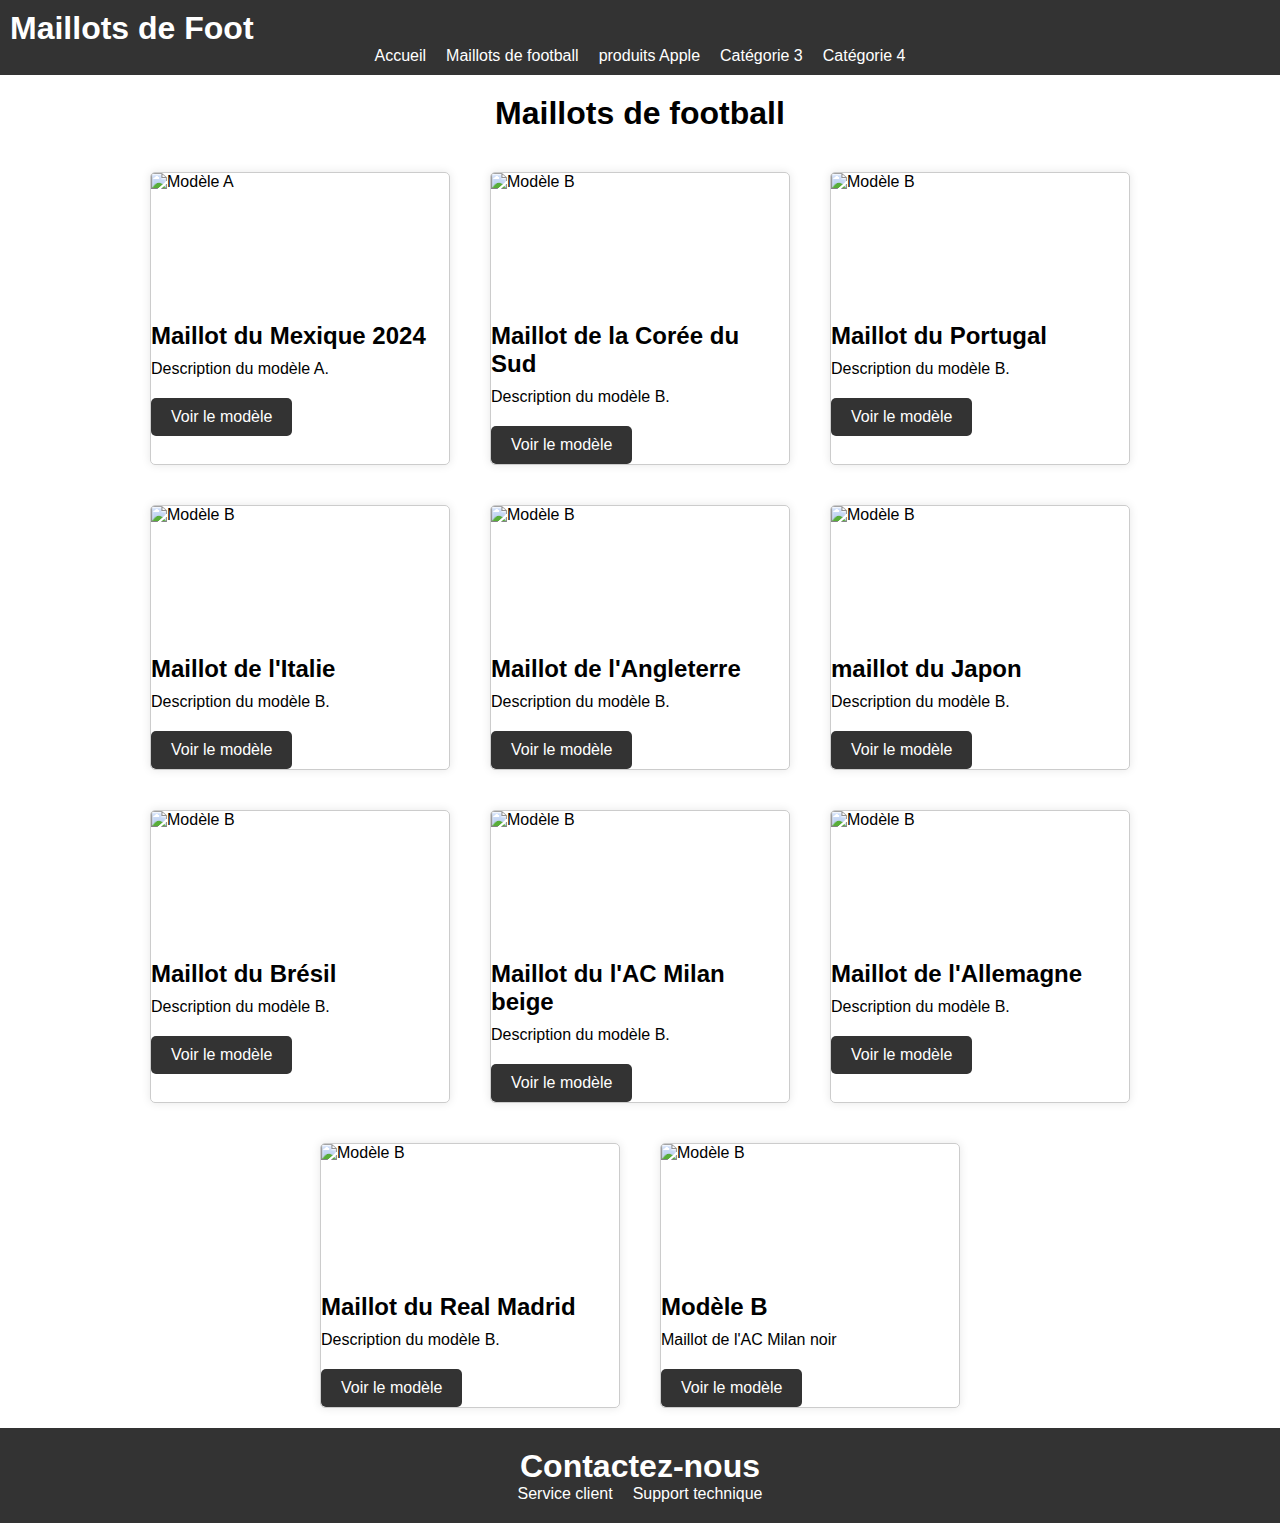
==== category1.html @ 33331dd2 "Add files via upload" ====
<!DOCTYPE html>
<html lang="fr">
<head>
    <meta charset="UTF-8">
    <meta name="viewport" content="width=device-width, initial-scale=1.0">
    <title>Catégorie 1 - Maillots de Foot</title>
    <link rel="stylesheet" href="styles.css">
</head>
<body>
    <nav>
        <h1>Maillots de Foot</h1>
        <div class="onglets">
            <a href="index.html">Accueil</a>
            <a href="category1.html">Maillots de football</a>
            <a href="category2.html">produits Apple</a>
            <a href="category3.html">Catégorie 3</a>
            <a href="category4.html">Catégorie 4</a>
        </div>
    </nav>
    <header>
        <h1>Maillots de football</h1>
    </header>
    <main class="main">
        <div class="content">
            <div class="card">
                <img src="E:\NSI\TRavo de foU\categories\photos\mexico.jpg" alt="Modèle A" height="150" width="300">
                <div class="card-details">
                    <h2>Maillot du Mexique 2024</h2>
                    <p>Description du modèle A.</p>
                    <a href="modelA.html">Voir le modèle</a>
                </div>
            </div>
            <div class="card">
                <img src="E:\NSI\TRavo de foU\categories\photos\korea.jpg" alt="Modèle B" height="150" width="300">
                <div class="card-details">
                    <h2>Maillot de la Corée du Sud</h2>
                    <p>Description du modèle B.</p>
                    <a href="modelB.html">Voir le modèle</a>
                </div>
            </div>
            <div class="card">
                <img src="E:\NSI\TRavo de foU\categories\photos\portugal.jpg" alt="Modèle B" height="150" width="300">
                <div class="card-details">
                    <h2>Maillot du Portugal</h2>
                    <p>Description du modèle B.</p>
                    <a href="modelB.html">Voir le modèle</a>
                </div>
            </div>
            <div class="card">
                <img src="E:\NSI\TRavo de foU\categories\photos\versace.jpg" alt="Modèle B" height="150" width="300">
                <div class="card-details">
                    <h2>Maillot de l'Italie</h2>
                    <p>Description du modèle B.</p>
                    <a href="modelB.html">Voir le modèle</a>
                </div>
            </div>
            <div class="card">
                <img src="E:\NSI\TRavo de foU\categories\photos\anglais.jpg" alt="Modèle B" height="150" width="300">
                <div class="card-details">
                    <h2>Maillot de l'Angleterre</h2>
                    <p>Description du modèle B.</p>
                    <a href="modelB.html">Voir le modèle</a>
                </div>
            </div>
            <div class="card">
                <img src="E:\NSI\TRavo de foU\categories\photos\japan.jpg" alt="Modèle B" height="150" width="300">
                <div class="card-details">
                    <h2>maillot du Japon</h2>
                    <p>Description du modèle B.</p>
                    <a href="modelB.html">Voir le modèle</a>
                </div>
            </div>
            <div class="card">
                <img src="E:\NSI\TRavo de foU\categories\photos\brasil.jpg" alt="Modèle B" height="150" width="300">
                <div class="card-details">
                    <h2>Maillot du Brésil</h2>
                    <p>Description du modèle B.</p>
                    <a href="modelB.html">Voir le modèle</a>
                </div>
            </div>
            <div class="card">
                <img src="E:\NSI\TRavo de foU\categories\photos\milan2.jpg" alt="Modèle B" height="150" width="300">
                <div class="card-details">
                    <h2>Maillot du l'AC Milan beige</h2>
                    <p>Description du modèle B.</p>
                    <a href="modelB.html">Voir le modèle</a>
                </div>
            </div>
            <div class="card">
                <img src="E:\NSI\TRavo de foU\categories\photos\germany.jpg" alt="Modèle B" height="150" width="300">
                <div class="card-details">
                    <h2>Maillot de l'Allemagne</h2>
                    <p>Description du modèle B.</p>
                    <a href="modelB.html">Voir le modèle</a>
                </div>
            </div>
            <div class="card">
                <img src="E:\NSI\TRavo de foU\categories\photos\real.jpg" alt="Modèle B" height="150" width="300">
                <div class="card-details">
                    <h2>Maillot du Real Madrid</h2>
                    <p>Description du modèle B.</p>
                    <a href="modelB.html">Voir le modèle</a>
                </div>
            </div>
            <div class="card">
                <img src="E:\NSI\TRavo de foU\categories\photos\milan.jpg" alt="Modèle B" height="150" width="300">
                <div class="card-details">
                    <h2>Modèle B</h2>
                    <p>Maillot de l'AC Milan noir</p>
                    <a href="modelB.html">Voir le modèle</a>
                </div>
            </div>
            <!-- Ajoutez plus de modèles ici -->
        </div>
    </main>
    <footer>
        <h1>Contactez-nous</h1>
        <div class="services">
            <div class="service">
                <p>Service client</p>
            </div>
            <div class="service">
                <p>Support technique</p>
            </div>
        </div>
    </footer>
</body>
</html>
---- styles.css ----
/* Reset des marges et des paddings */
* {
    margin: 0;
    padding: 0;
    box-sizing: border-box;
}

body {
    font-family: Arial, sans-serif;
}

nav {
    background-color: #333;
    color: white;
    padding: 10px;
}

nav h1 {
    margin: 0;
}

.onglets {
    display: flex;
    justify-content: center;
    list-style: none;
}

.onglets a {
    color: white;
    text-decoration: none;
    margin: 0 10px;
}

header {
    text-align: center;
    padding: 20px 0;
}

.main {
    display: flex;
    justify-content: center;
}

.content {
    display: flex;
    flex-wrap: wrap;
    justify-content: center;
}

.card {
    margin: 20px;
    border: 1px solid #ccc;
    border-radius: 5px;
    overflow: hidden;
    box-shadow: 0 0 10px rgba(0, 0, 0, 0.1);
    width: 300px; /* Largeur de la carte */
}

.card img {
    width: 100%; /* Redimensionne l'image pour remplir la largeur de la carte */
    height: auto; /* Hauteur ajustée automatiquement */
    display: block;
}

.

.card-details {
    padding: 20px;
}

.card-details h2 {
    margin-bottom: 10px;
}

.card-details p {
    margin-bottom: 20px;
}

.card-details a {
    display: inline-block;
    background-color: #333;
    color: white;
    padding: 10px 20px;
    text-decoration: none;
    border-radius: 5px;
    transition: background-color 0.3s;
}

.card-details a:hover {
    background-color: #555;
}

footer {
    background-color: #333;
    color: white;
    padding: 20px;
    text-align: center;
}

.services {
    display: flex;
    justify-content: center;
}

.service {
    margin: 0 10px;
}

.service p {
    margin: 0;
}
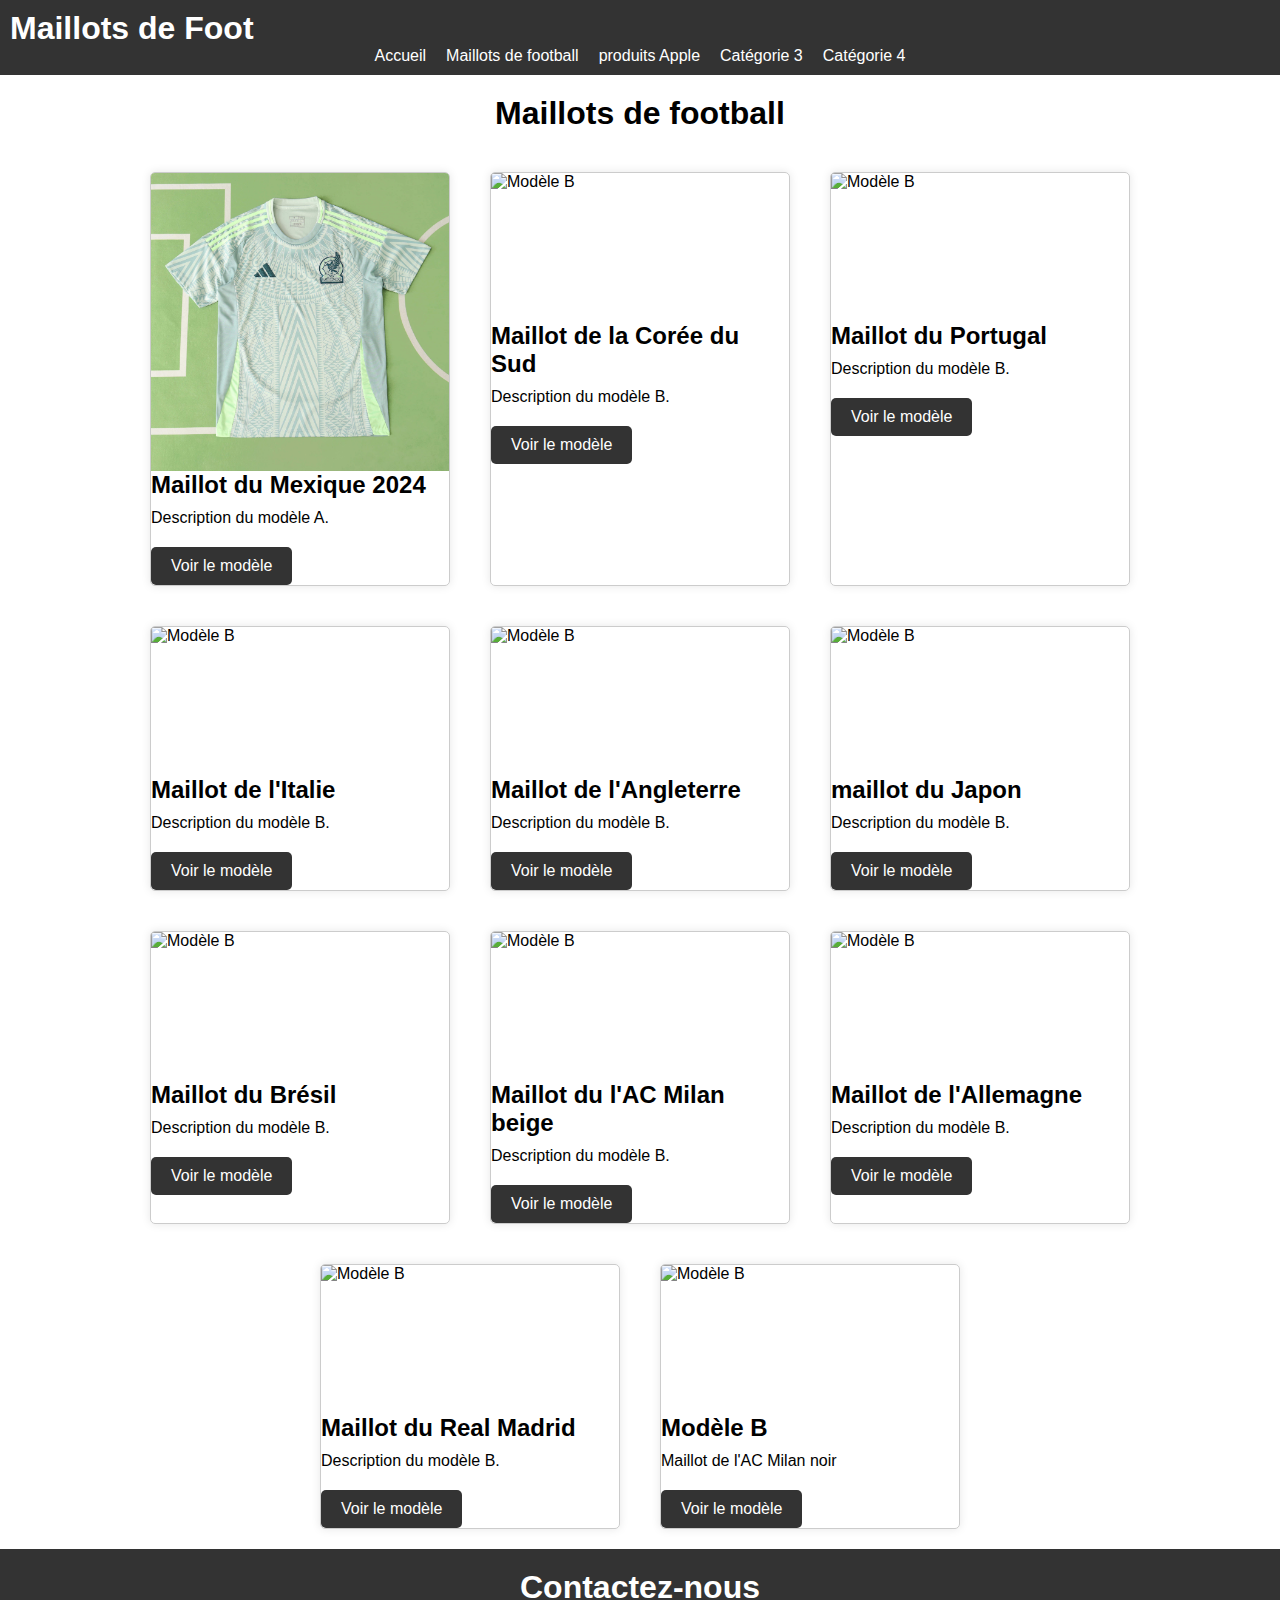
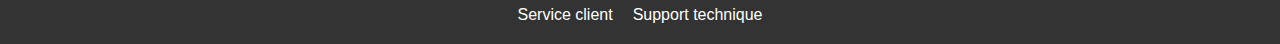
==== commit 4b060094: "category1.html" ====
--- a/category1.html
+++ b/category1.html
@@ -23,7 +23,7 @@
     <main class="main">
         <div class="content">
             <div class="card">
-                <img src="E:\NSI\TRavo de foU\categories\photos\mexico.jpg" alt="Modèle A" height="150" width="300">
+                <img src="photos\mexico.jpg" alt="Modèle A" height="150" width="300">
                 <div class="card-details">
                     <h2>Maillot du Mexique 2024</h2>
                     <p>Description du modèle A.</p>
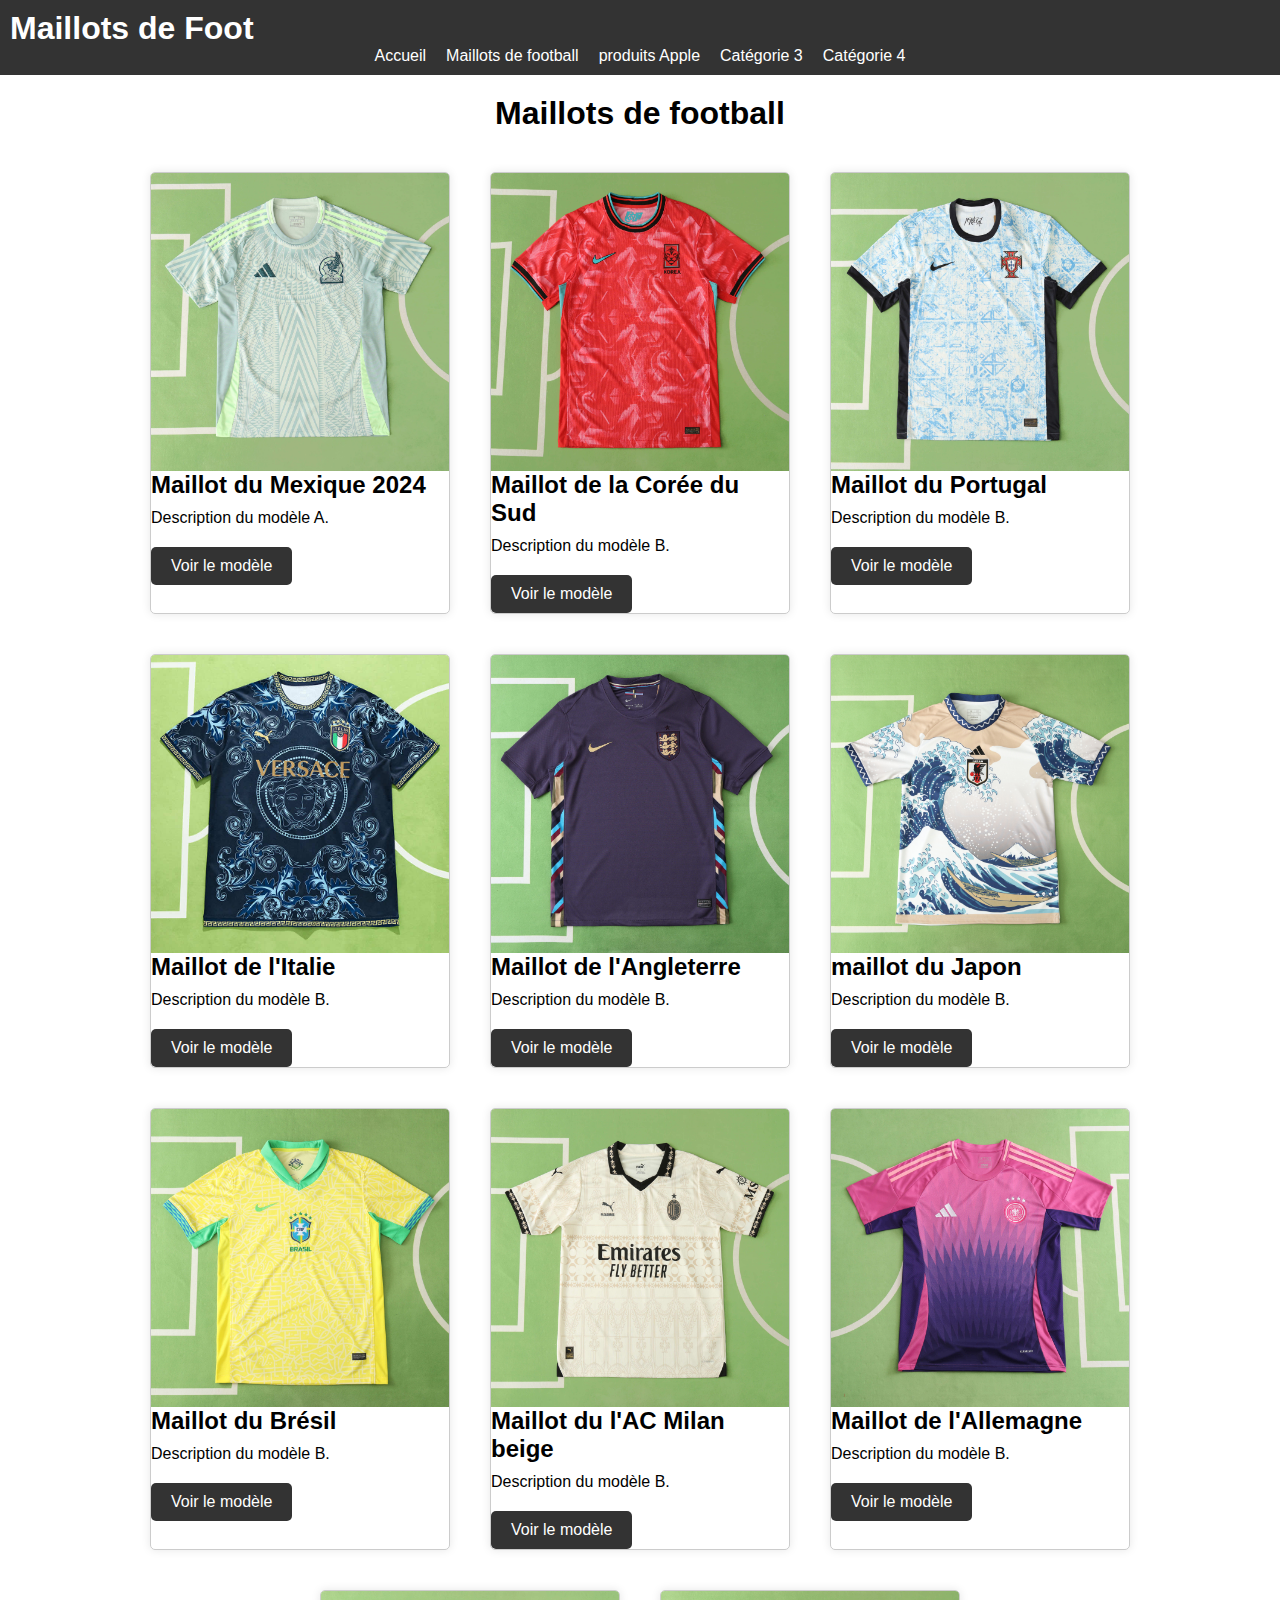
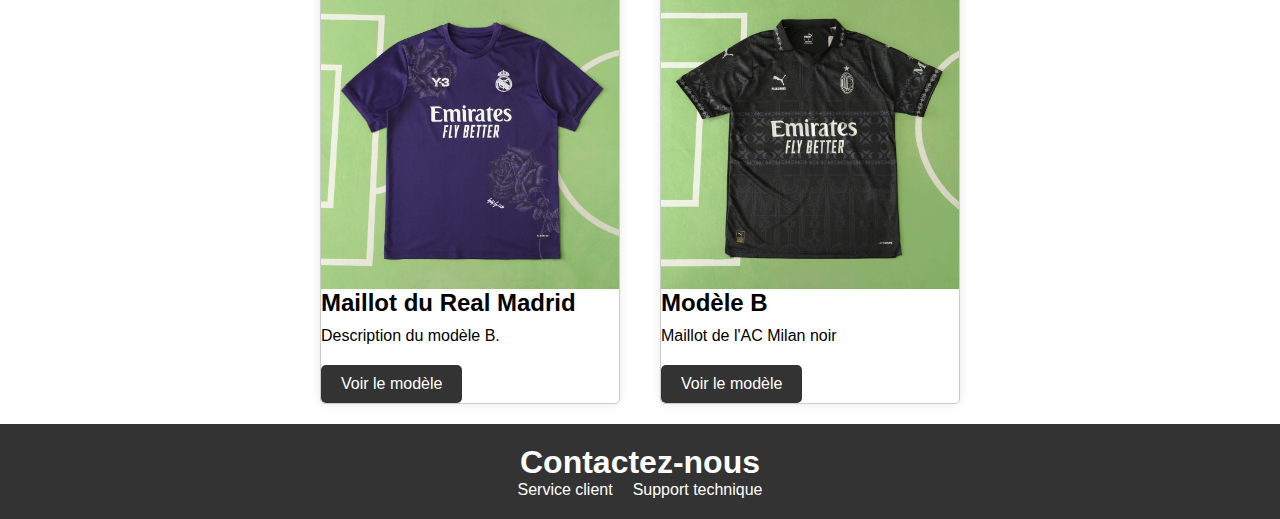
==== commit 807b36bf: "category1.html" ====
--- a/category1.html
+++ b/category1.html
@@ -31,7 +31,7 @@
                 </div>
             </div>
             <div class="card">
-                <img src="E:\NSI\TRavo de foU\categories\photos\korea.jpg" alt="Modèle B" height="150" width="300">
+                <img src="photos\korea.jpg" alt="Modèle B" height="150" width="300">
                 <div class="card-details">
                     <h2>Maillot de la Corée du Sud</h2>
                     <p>Description du modèle B.</p>
@@ -39,7 +39,7 @@
                 </div>
             </div>
             <div class="card">
-                <img src="E:\NSI\TRavo de foU\categories\photos\portugal.jpg" alt="Modèle B" height="150" width="300">
+                <img src="photos\portugal.jpg" alt="Modèle B" height="150" width="300">
                 <div class="card-details">
                     <h2>Maillot du Portugal</h2>
                     <p>Description du modèle B.</p>
@@ -47,7 +47,7 @@
                 </div>
             </div>
             <div class="card">
-                <img src="E:\NSI\TRavo de foU\categories\photos\versace.jpg" alt="Modèle B" height="150" width="300">
+                <img src="photos\versace.jpg" alt="Modèle B" height="150" width="300">
                 <div class="card-details">
                     <h2>Maillot de l'Italie</h2>
                     <p>Description du modèle B.</p>
@@ -55,7 +55,7 @@
                 </div>
             </div>
             <div class="card">
-                <img src="E:\NSI\TRavo de foU\categories\photos\anglais.jpg" alt="Modèle B" height="150" width="300">
+                <img src="photos\anglais.jpg" alt="Modèle B" height="150" width="300">
                 <div class="card-details">
                     <h2>Maillot de l'Angleterre</h2>
                     <p>Description du modèle B.</p>
@@ -63,7 +63,7 @@
                 </div>
             </div>
             <div class="card">
-                <img src="E:\NSI\TRavo de foU\categories\photos\japan.jpg" alt="Modèle B" height="150" width="300">
+                <img src="photos\japan.jpg" alt="Modèle B" height="150" width="300">
                 <div class="card-details">
                     <h2>maillot du Japon</h2>
                     <p>Description du modèle B.</p>
@@ -71,7 +71,7 @@
                 </div>
             </div>
             <div class="card">
-                <img src="E:\NSI\TRavo de foU\categories\photos\brasil.jpg" alt="Modèle B" height="150" width="300">
+                <img src="photos\brasil.jpg" alt="Modèle B" height="150" width="300">
                 <div class="card-details">
                     <h2>Maillot du Brésil</h2>
                     <p>Description du modèle B.</p>
@@ -79,7 +79,7 @@
                 </div>
             </div>
             <div class="card">
-                <img src="E:\NSI\TRavo de foU\categories\photos\milan2.jpg" alt="Modèle B" height="150" width="300">
+                <img src="photos\milan2.jpg" alt="Modèle B" height="150" width="300">
                 <div class="card-details">
                     <h2>Maillot du l'AC Milan beige</h2>
                     <p>Description du modèle B.</p>
@@ -87,7 +87,7 @@
                 </div>
             </div>
             <div class="card">
-                <img src="E:\NSI\TRavo de foU\categories\photos\germany.jpg" alt="Modèle B" height="150" width="300">
+                <img src="photos\germany.jpg" alt="Modèle B" height="150" width="300">
                 <div class="card-details">
                     <h2>Maillot de l'Allemagne</h2>
                     <p>Description du modèle B.</p>
@@ -95,7 +95,7 @@
                 </div>
             </div>
             <div class="card">
-                <img src="E:\NSI\TRavo de foU\categories\photos\real.jpg" alt="Modèle B" height="150" width="300">
+                <img src="photos\real.jpg" alt="Modèle B" height="150" width="300">
                 <div class="card-details">
                     <h2>Maillot du Real Madrid</h2>
                     <p>Description du modèle B.</p>
@@ -103,7 +103,7 @@
                 </div>
             </div>
             <div class="card">
-                <img src="E:\NSI\TRavo de foU\categories\photos\milan.jpg" alt="Modèle B" height="150" width="300">
+                <img src="photos\milan.jpg" alt="Modèle B" height="150" width="300">
                 <div class="card-details">
                     <h2>Modèle B</h2>
                     <p>Maillot de l'AC Milan noir</p>
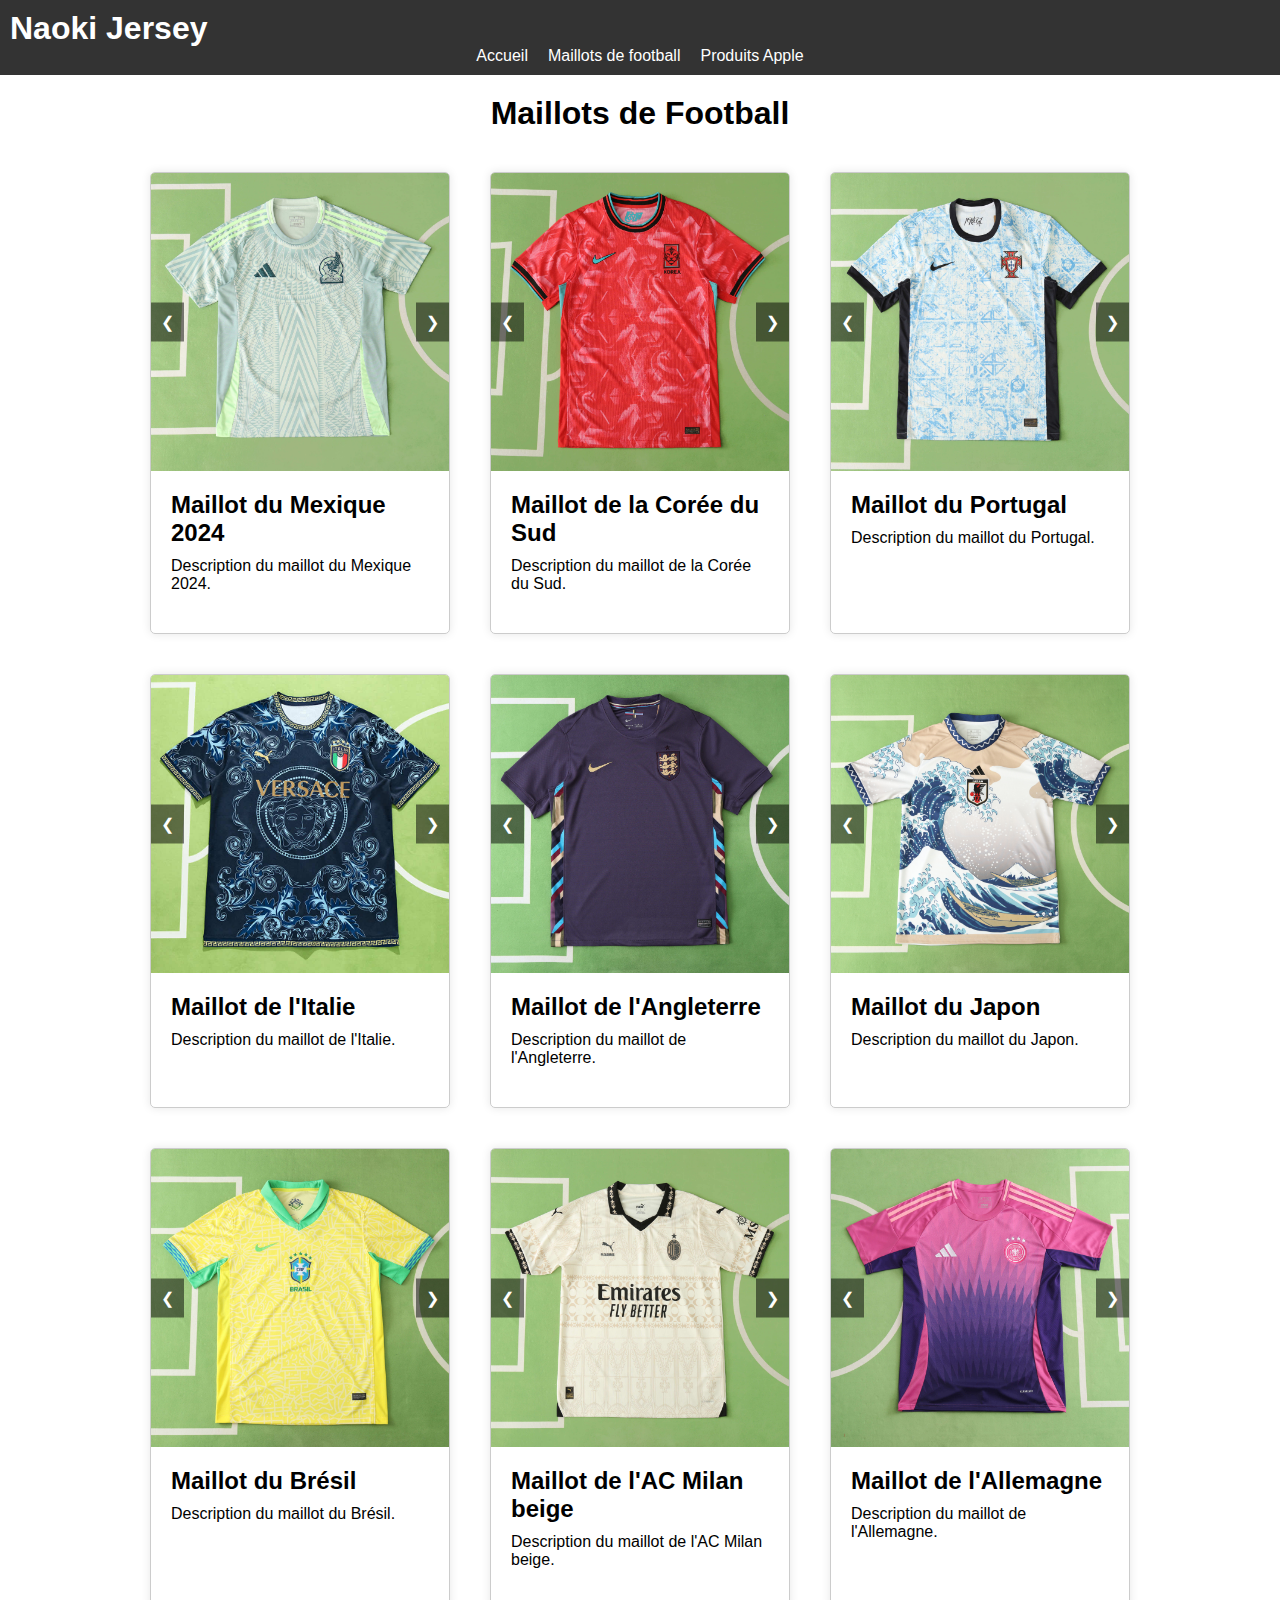
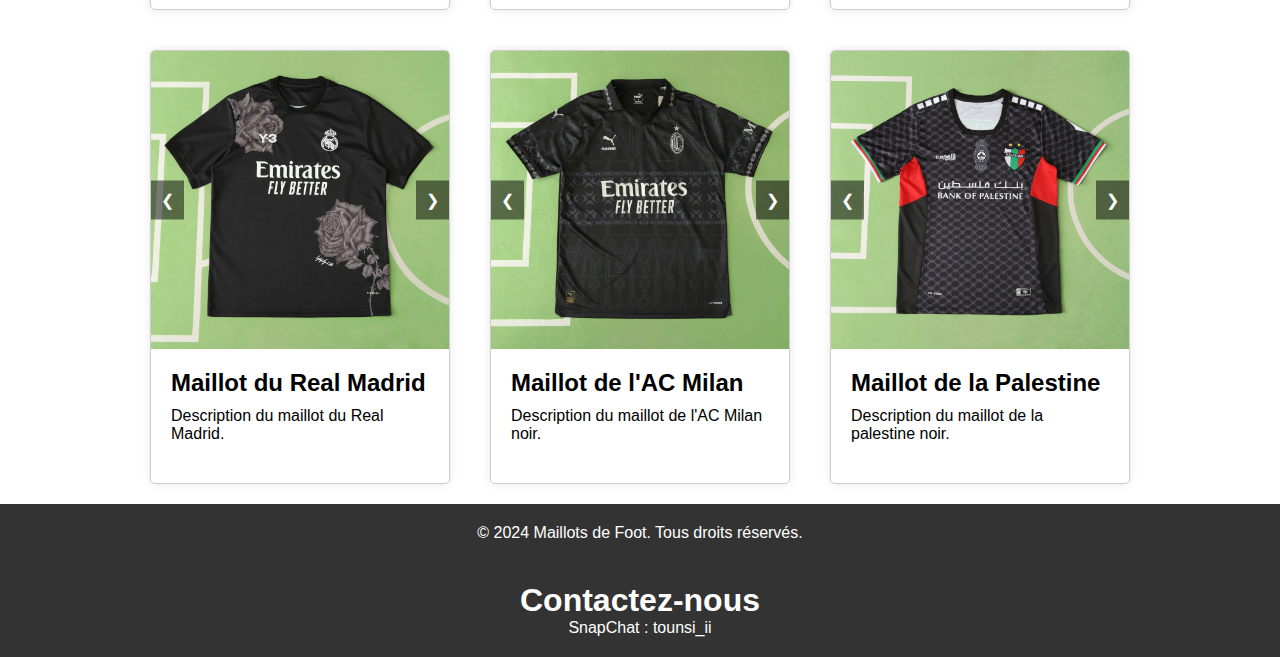
==== commit 798fa290: "Add files via upload" ====
--- a/category1.html
+++ b/category1.html
@@ -8,121 +8,239 @@
 </head>
 <body>
     <nav>
-        <h1>Maillots de Foot</h1>
+        <h1>Naoki Jersey</h1>
         <div class="onglets">
             <a href="index.html">Accueil</a>
             <a href="category1.html">Maillots de football</a>
-            <a href="category2.html">produits Apple</a>
-            <a href="category3.html">Catégorie 3</a>
-            <a href="category4.html">Catégorie 4</a>
+            <a href="category2.html">Produits Apple</a>
         </div>
     </nav>
     <header>
-        <h1>Maillots de football</h1>
+        <h1>Maillots de Football</h1>
     </header>
     <main class="main">
         <div class="content">
-            <div class="card">
-                <img src="photos\mexico.jpg" alt="Modèle A" height="150" width="300">
+            <!-- Modèle du Mexique -->
+            <div class="card">
+                <div class="image-container">
+                    <img src="images/mexico.jpg" alt="Maillot du Mexique 2024" class="model-image">
+                    <div class="nav-arrows">
+                        <span class="prev" onclick="changeImage(this, -1)">&#10094;</span>
+                        <span class="next" onclick="changeImage(this, 1)">&#10095;</span>
+                    </div>
+                </div>
                 <div class="card-details">
                     <h2>Maillot du Mexique 2024</h2>
-                    <p>Description du modèle A.</p>
-                    <a href="modelA.html">Voir le modèle</a>
-                </div>
-            </div>
-            <div class="card">
-                <img src="photos\korea.jpg" alt="Modèle B" height="150" width="300">
+                    <p>Description du maillot du Mexique 2024.</p>
+                </div>
+            </div>
+
+            <!-- Modèle de la Corée du Sud -->
+            <div class="card">
+                <div class="image-container">
+                    <img src="images/korea.jpg" alt="Maillot de la Corée du Sud" class="model-image">
+                    <div class="nav-arrows">
+                        <span class="prev" onclick="changeImage(this, -1)">&#10094;</span>
+                        <span class="next" onclick="changeImage(this, 1)">&#10095;</span>
+                    </div>
+                </div>
                 <div class="card-details">
                     <h2>Maillot de la Corée du Sud</h2>
-                    <p>Description du modèle B.</p>
-                    <a href="modelB.html">Voir le modèle</a>
-                </div>
-            </div>
-            <div class="card">
-                <img src="photos\portugal.jpg" alt="Modèle B" height="150" width="300">
+                    <p>Description du maillot de la Corée du Sud.</p>
+                </div>
+            </div>
+
+            <!-- Modèle du Portugal -->
+            <div class="card">
+                <div class="image-container">
+                    <img src="images/portugal.jpg" alt="Maillot du Portugal" class="model-image">
+                    <div class="nav-arrows">
+                        <span class="prev" onclick="changeImage(this, -1)">&#10094;</span>
+                        <span class="next" onclick="changeImage(this, 1)">&#10095;</span>
+                    </div>
+                </div>
                 <div class="card-details">
                     <h2>Maillot du Portugal</h2>
-                    <p>Description du modèle B.</p>
-                    <a href="modelB.html">Voir le modèle</a>
-                </div>
-            </div>
-            <div class="card">
-                <img src="photos\versace.jpg" alt="Modèle B" height="150" width="300">
+                    <p>Description du maillot du Portugal.</p>
+                </div>
+            </div>
+
+            <!-- Modèle de l'Italie (Versace) -->
+            <div class="card">
+                <div class="image-container">
+                    <img src="images/versace.jpg" alt="Maillot de l'Italie" class="model-image">
+                    <div class="nav-arrows">
+                        <span class="prev" onclick="changeImage(this, -1)">&#10094;</span>
+                        <span class="next" onclick="changeImage(this, 1)">&#10095;</span>
+                    </div>
+                </div>
                 <div class="card-details">
                     <h2>Maillot de l'Italie</h2>
-                    <p>Description du modèle B.</p>
-                    <a href="modelB.html">Voir le modèle</a>
-                </div>
-            </div>
-            <div class="card">
-                <img src="photos\anglais.jpg" alt="Modèle B" height="150" width="300">
+                    <p>Description du maillot de l'Italie.</p>
+                </div>
+            </div>
+
+            <!-- Modèle de l'Angleterre -->
+            <div class="card">
+                <div class="image-container">
+                    <img src="images/anglais.jpg" alt="Maillot de l'Angleterre" class="model-image">
+                    <div class="nav-arrows">
+                        <span class="prev" onclick="changeImage(this, -1)">&#10094;</span>
+                        <span class="next" onclick="changeImage(this, 1)">&#10095;</span>
+                    </div>
+                </div>
                 <div class="card-details">
                     <h2>Maillot de l'Angleterre</h2>
-                    <p>Description du modèle B.</p>
-                    <a href="modelB.html">Voir le modèle</a>
-                </div>
-            </div>
-            <div class="card">
-                <img src="photos\japan.jpg" alt="Modèle B" height="150" width="300">
-                <div class="card-details">
-                    <h2>maillot du Japon</h2>
-                    <p>Description du modèle B.</p>
-                    <a href="modelB.html">Voir le modèle</a>
-                </div>
-            </div>
-            <div class="card">
-                <img src="photos\brasil.jpg" alt="Modèle B" height="150" width="300">
+                    <p>Description du maillot de l'Angleterre.</p>
+                </div>
+            </div>
+
+            <!-- Modèle du Japon -->
+            <div class="card">
+                <div class="image-container">
+                    <img src="images/japan.jpg" alt="Maillot du Japon" class="model-image">
+                    <div class="nav-arrows">
+                        <span class="prev" onclick="changeImage(this, -1)">&#10094;</span>
+                        <span class="next" onclick="changeImage(this, 1)">&#10095;</span>
+                    </div>
+                </div>
+                <div class="card-details">
+                    <h2>Maillot du Japon</h2>
+                    <p>Description du maillot du Japon.</p>
+                </div>
+            </div>
+
+            <!-- Modèle du Brésil -->
+            <div class="card">
+                <div class="image-container">
+                    <img src="images/brasil.jpg" alt="Maillot du Brésil" class="model-image">
+                    <div class="nav-arrows">
+                        <span class="prev" onclick="changeImage(this, -1)">&#10094;</span>
+                        <span class="next" onclick="changeImage(this, 1)">&#10095;</span>
+                    </div>
+                </div>
                 <div class="card-details">
                     <h2>Maillot du Brésil</h2>
-                    <p>Description du modèle B.</p>
-                    <a href="modelB.html">Voir le modèle</a>
-                </div>
-            </div>
-            <div class="card">
-                <img src="photos\milan2.jpg" alt="Modèle B" height="150" width="300">
-                <div class="card-details">
-                    <h2>Maillot du l'AC Milan beige</h2>
-                    <p>Description du modèle B.</p>
-                    <a href="modelB.html">Voir le modèle</a>
-                </div>
-            </div>
-            <div class="card">
-                <img src="photos\germany.jpg" alt="Modèle B" height="150" width="300">
+                    <p>Description du maillot du Brésil.</p>
+                </div>
+            </div>
+
+            <!-- Modèle de l'AC Milan beige -->
+            <div class="card">
+                <div class="image-container">
+                    <img src="images/milann.jpg" alt="Maillot de l'AC Milan beige" class="model-image">
+                    <div class="nav-arrows">
+                        <span class="prev" onclick="changeImage(this, -1)">&#10094;</span>
+                        <span class="next" onclick="changeImage(this, 1)">&#10095;</span>
+                    </div>
+                </div>
+                <div class="card-details">
+                    <h2>Maillot de l'AC Milan beige</h2>
+                    <p>Description du maillot de l'AC Milan beige.</p>
+                </div>
+            </div>
+
+            <!-- Modèle de l'Allemagne -->
+            <div class="card">
+                <div class="image-container">
+                    <img src="images/germany.jpg" alt="Maillot de l'Allemagne" class="model-image">
+                    <div class="nav-arrows">
+                        <span class="prev" onclick="changeImage(this, -1)">&#10094;</span>
+                        <span class="next" onclick="changeImage(this, 1)">&#10095;</span>
+                    </div>
+                </div>
                 <div class="card-details">
                     <h2>Maillot de l'Allemagne</h2>
-                    <p>Description du modèle B.</p>
-                    <a href="modelB.html">Voir le modèle</a>
-                </div>
-            </div>
-            <div class="card">
-                <img src="photos\real.jpg" alt="Modèle B" height="150" width="300">
+                    <p>Description du maillot de l'Allemagne.</p>
+                </div>
+            </div>
+
+            <!-- Modèle du Real Madrid -->
+            <div class="card">
+                <div class="image-container">
+                    <img src="images/real.jpg" alt="Maillot du Real Madrid" class="model-image">
+                    <div class="nav-arrows">
+                        <span class="prev" onclick="changeImage(this, -1)">&#10094;</span>
+                        <span class="next" onclick="changeImage(this, 1)">&#10095;</span>
+                    </div>
+                </div>
                 <div class="card-details">
                     <h2>Maillot du Real Madrid</h2>
-                    <p>Description du modèle B.</p>
-                    <a href="modelB.html">Voir le modèle</a>
-                </div>
-            </div>
-            <div class="card">
-                <img src="photos\milan.jpg" alt="Modèle B" height="150" width="300">
-                <div class="card-details">
-                    <h2>Modèle B</h2>
-                    <p>Maillot de l'AC Milan noir</p>
-                    <a href="modelB.html">Voir le modèle</a>
-                </div>
-            </div>
-            <!-- Ajoutez plus de modèles ici -->
+                    <p>Description du maillot du Real Madrid.</p>
+                </div>
+            </div>
+
+            <!-- Modèle de l'AC Milan noir -->
+            <div class="card">
+                <div class="image-container">
+                    <img src="images/milan.jpg" alt="Maillot de l'AC Milan noir" class="model-image">
+                    <div class="nav-arrows">
+                        <span class="prev" onclick="changeImage(this, -1)">&#10094;</span>
+                        <span class="next" onclick="changeImage(this, 1)">&#10095;</span>
+                    </div>
+                </div>
+                <div class="card-details">
+                    <h2>Maillot de l'AC Milan </h2>
+                    <p>Description du maillot de l'AC Milan noir.</p>
+                </div>
+            </div>
+
+            <!-- Modèle de l'AC Milan domicile -->
+            <div class="card">
+                <div class="image-container">
+                    <img src="images/palestine.jpg" alt="Maillot de la Palestine" class="model-image">
+                    <div class="nav-arrows">
+                        <span class="prev" onclick="changeImage(this, -1)">&#10094;</span>
+                        <span class="next" onclick="changeImage(this, 1)">&#10095;</span>
+                    </div>
+                </div>
+                <div class="card-details">
+                    <h2>Maillot de la Palestine</h2>
+                    <p>Description du maillot de la palestine noir.</p>
+                </div>
+            </div>
         </div>
     </main>
+    <footer>
+        <p>&copy; 2024 Maillots de Foot. Tous droits réservés.</p>
+    </footer>
+<script>
+    const images = {
+        "Maillot du Mexique 2024": ["images/mexico.jpg", "images/mexico2.jpg"],
+        "Maillot de la Corée du Sud": ["images/korea.jpg", "images/korea2.jpg"],
+        "Maillot du Portugal": ["images/portugal.jpg", "images/portugal2.jpg"],
+        "Maillot de l'Italie": ["images/versace.jpg", "images/versace2.jpg"],
+        "Maillot de l'Angleterre": ["images/anglais.jpg", "images/anglais2.jpg"],
+        "Maillot du Japon": ["images/japan.jpg", "images/japan2.jpg"],
+        "Maillot du Brésil": ["images/brasil.jpg", "images/brasil2.jpg"],
+        "Maillot de l'AC Milan beige": ["images/milann.jpg", "images/milann2.jpg"],
+        "Maillot de l'Allemagne": ["images/germany.jpg", "images/germany2.jpg"],
+        "Maillot du Real Madrid": ["images/real.jpg", "images/real2.jpg"],
+        "Maillot de l'AC Milan noir": ["images/milan.jpg", "images/milan2.jpg"],
+        "Maillot de la Palestine": ["images/palestine.jpg", "images/palestine2.jpg"]
+    };
+
+    function changeImage(element, direction) {
+        const card = element.closest('.card');
+        const title = card.querySelector('.card-details h2').innerText;
+        const imageElement = card.querySelector('.model-image');
+        const imageArray = images[title];
+        const currentIndex = imageArray.indexOf(imageElement.src.split('/').pop());
+
+        let newIndex = currentIndex - direction; // Inversion de la direction
+        if (newIndex < 0) newIndex = imageArray.length - 1;
+        if (newIndex >= imageArray.length) newIndex = 0;
+
+        imageElement.src = imageArray[newIndex];
+    }
+</script>
     <footer>
         <h1>Contactez-nous</h1>
         <div class="services">
             <div class="service">
-                <p>Service client</p>
-            </div>
-            <div class="service">
-                <p>Support technique</p>
+                <p>SnapChat : tounsi_ii</p>
             </div>
         </div>
     </footer>
 </body>
-</html>
+</html>--- a/styles.css
+++ b/styles.css
@@ -56,13 +56,31 @@
     width: 300px; /* Largeur de la carte */
 }
 
-.card img {
+.image-container {
+    position: relative;
+}
+
+.model-image {
     width: 100%; /* Redimensionne l'image pour remplir la largeur de la carte */
     height: auto; /* Hauteur ajustée automatiquement */
     display: block;
 }
 
-.
+.nav-arrows {
+    position: absolute;
+    top: 50%;
+    width: 100%;
+    display: flex;
+    justify-content: space-between;
+    transform: translateY(-50%);
+}
+
+.nav-arrows .prev, .nav-arrows .next {
+    background-color: rgba(0, 0, 0, 0.5);
+    color: white;
+    padding: 10px;
+    cursor: pointer;
+}
 
 .card-details {
     padding: 20px;
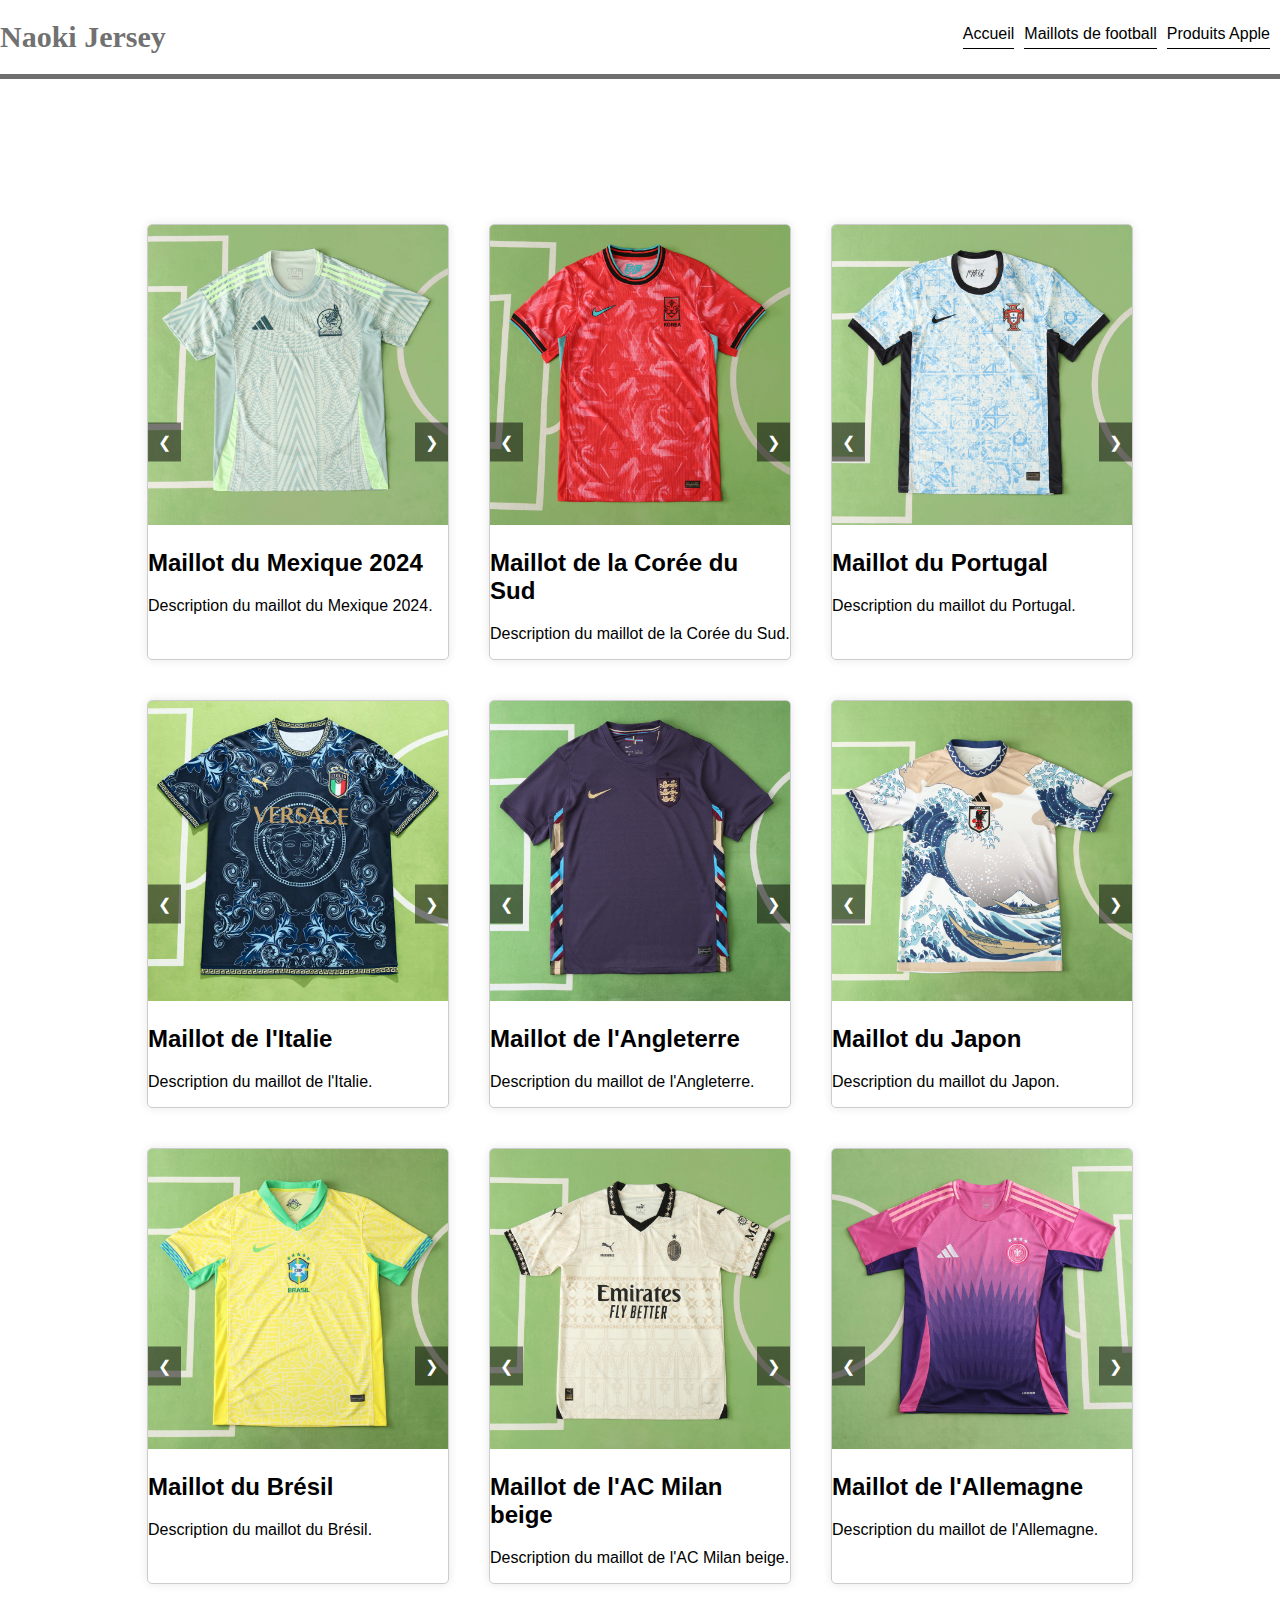
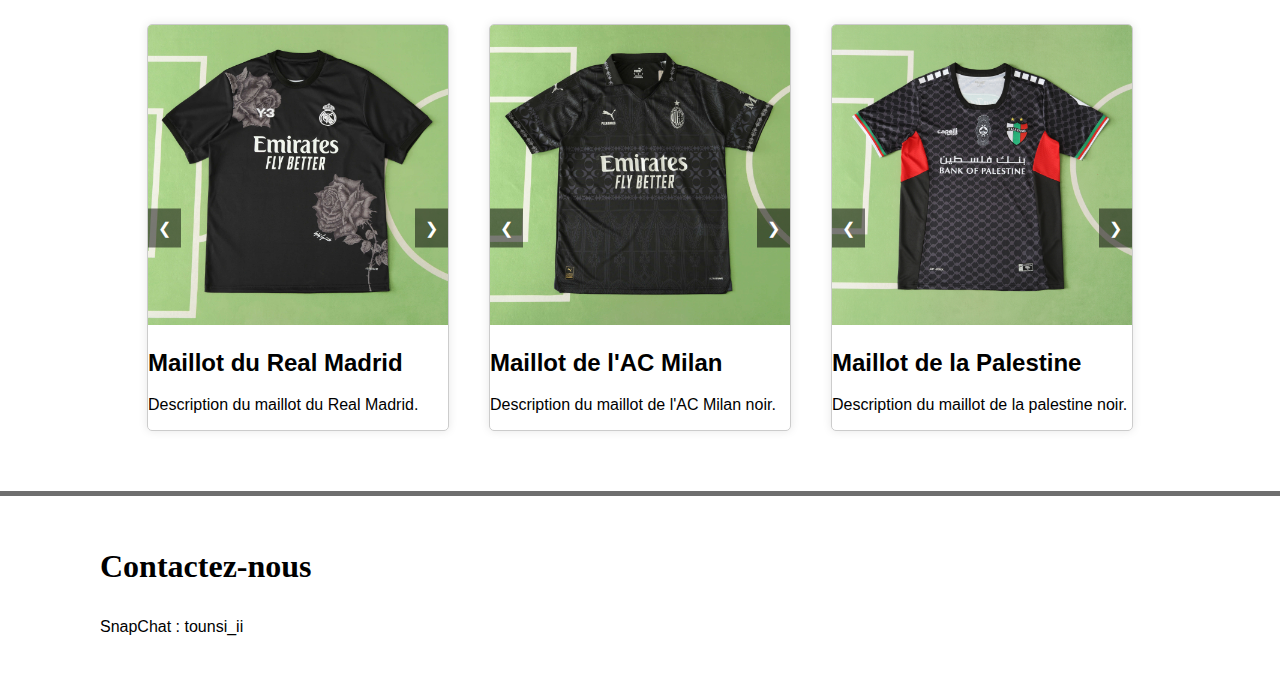
==== commit 4f077e60: "Add files via upload" ====
--- a/category1.html
+++ b/category1.html
@@ -201,9 +201,6 @@
             </div>
         </div>
     </main>
-    <footer>
-        <p>&copy; 2024 Maillots de Foot. Tous droits réservés.</p>
-    </footer>
 <script>
     const images = {
         "Maillot du Mexique 2024": ["images/mexico.jpg", "images/mexico2.jpg"],
--- a/styles.css
+++ b/styles.css
@@ -1,5 +1,5 @@
 /* Reset des marges et des paddings */
-* {
+{
     margin: 0;
     padding: 0;
     box-sizing: border-box;
@@ -7,44 +7,86 @@
 
 body {
     font-family: Arial, sans-serif;
+    margin: 0;
+    padding: 0;
+    background: url('images/fond.jpg') no-repeat center center;
+    background-size: cover;
+    background-attachment: fixed; /* Optionnel : pour fixer l'image de fond */
 }
 
 nav {
-    background-color: #333;
-    color: white;
-    padding: 10px;
+    display: flex;
+    justify-content: center;
+    align-items: center;
+    border-bottom: 5px solid #6f6f6f;
+    background-color: white;
+    flex-wrap: wrap;
+    padding: 10px; /* Ajouté pour plus d'espace */
 }
 
 nav h1 {
-    margin: 0;
-}
-
-.onglets {
-    display: flex;
-    justify-content: center;
-    list-style: none;
-}
-
-.onglets a {
-    color: white;
+    color: #717171;
+    font-family: 'Playfair Display', serif;
+    font-size: 30px;
+    margin-right: auto; /* Pour pousser les onglets à droite */
+}
+
+nav .onglets {
+    margin-left: auto; /* Pour pousser les onglets à droite */
+    display: flex;
+}
+
+nav .onglets a {
     text-decoration: none;
-    margin: 0 10px;
+    color: #000;
+    margin-right: 10px;
+    border-bottom: 1px solid #000;
+    padding-bottom: 5px;
 }
 
 header {
+    display: flex;
+    flex-direction: column;
+    align-items: center;
+    background: url('images/fond.jpg') center/cover;
+    color: #fff;
+    padding: 120px; /* Augmentation de la taille */
+}
+
+header h1 {
+    font-family: 'Playfair Display', serif;
+    font-size: 50px;
+}
+
+header h4 {
+    margin-top: -20px;
+    font-size: 20px;
     text-align: center;
-    padding: 20px 0;
+    border-bottom: 1px solid #fff;
+}
+
+header button {
+    padding: 10px 20px;
+    background-color: #fff;
+    color: #000;
+    border: none;
+    margin-bottom: 30px;
+    outline: none;
+    font-size: 20px;
+    font-family: 'Playfair Display', serif;
+    cursor: pointer;
+}
+
+header img {
+    width: 80%; /* Ajustement de la taille de l'image */
+    max-width: 600px; /* Limitation de la largeur maximale de l'image */
 }
 
 .main {
-    display: flex;
-    justify-content: center;
-}
-
-.content {
-    display: flex;
-    flex-wrap: wrap;
-    justify-content: center;
+    margin-top: 20px; /* Ajustement pour les petits écrans */
+    display: flex;
+    flex-direction: column;
+    align-items: center;
 }
 
 .card {
@@ -54,16 +96,18 @@
     overflow: hidden;
     box-shadow: 0 0 10px rgba(0, 0, 0, 0.1);
     width: 300px; /* Largeur de la carte */
-}
-
-.image-container {
     position: relative;
 }
 
-.model-image {
-    width: 100%; /* Redimensionne l'image pour remplir la largeur de la carte */
-    height: auto; /* Hauteur ajustée automatiquement */
-    display: block;
+.left {
+    padding: 20px;
+    background-color: white;
+    color: black;
+}
+
+.right img {
+    width: 100%;
+    height: auto;
 }
 
 .nav-arrows {
@@ -75,55 +119,98 @@
     transform: translateY(-50%);
 }
 
-.nav-arrows .prev, .nav-arrows .next {
+.nav-arrows .prev,
+.nav-arrows .next {
     background-color: rgba(0, 0, 0, 0.5);
     color: white;
     padding: 10px;
     cursor: pointer;
 }
 
-.card-details {
-    padding: 20px;
-}
-
-.card-details h2 {
-    margin-bottom: 10px;
-}
-
-.card-details p {
-    margin-bottom: 20px;
-}
-
-.card-details a {
-    display: inline-block;
-    background-color: #333;
+.nav-arrows .prev:hover,
+.nav-arrows .next:hover {
+    background-color: rgba(0, 0, 0, 0.8);
+}
+.card {
+    position: relative;
+    overflow: hidden;
+}
+
+.card .model-image {
+    width: 100%;
+    height: auto;
+}
+
+.nav-arrows {
+    position: absolute;
+    top: 50%;
+    transform: translateY(-50%);
+    width: 100%;
+    display: flex;
+    justify-content: space-between;
+    z-index: 1;
+}
+
+.nav-arrows .prev,
+.nav-arrows .next {
+    background-color: rgba(0, 0, 0, 0.5);
     color: white;
-    padding: 10px 20px;
-    text-decoration: none;
-    border-radius: 5px;
-    transition: background-color 0.3s;
-}
-
-.card-details a:hover {
-    background-color: #555;
+    padding: 10px;
+    cursor: pointer;
+}
+
+.nav-arrows .prev:hover,
+.nav-arrows .next:hover {
+    background-color: rgba(0, 0, 0, 0.8);
+}
+.content {
+    display: flex;
+    flex-wrap: wrap; /* Pour que les cartes passent à la ligne si nécessaire */
+    justify-content: center; /* Pour aligner les cartes horizontalement au centre */
+}
+html {
+    scroll-behavior: smooth;
+}
+
+body, nav, header, .main, .main .content .card .left, footer {
+    margin: 0;
+    padding: 0;
+}
+
+body {
+    font-family: 'Montserrat', sans-serif;
+    background: url('images/bleu.jpg');
 }
 
 footer {
-    background-color: #333;
+    margin-top: 40px;
+    border-top: 5px solid #6f6f6f;
+    background-color: white;
+    color: black;
+    padding: 30px 100px;
+}
+
+footer h1 {
+    font-family: 'Playfair Display', serif;
+    border-bottom: 1px solid white;
+    width: 20%;
+    padding-bottom: 5px;
+}
+
+footer .services {
+    margin-top: -10px;
+    display: flex;
+    flex-wrap: wrap;
+}
+
+footer .services .service {
+    margin-right: 30px;
+}
+
+footer .services .service p {
+    max-width: 300px;
+}
+
+footer #contact {
     color: white;
-    padding: 20px;
-    text-align: center;
-}
-
-.services {
-    display: flex;
-    justify-content: center;
-}
-
-.service {
-    margin: 0 10px;
-}
-
-.service p {
-    margin: 0;
-}
+}
